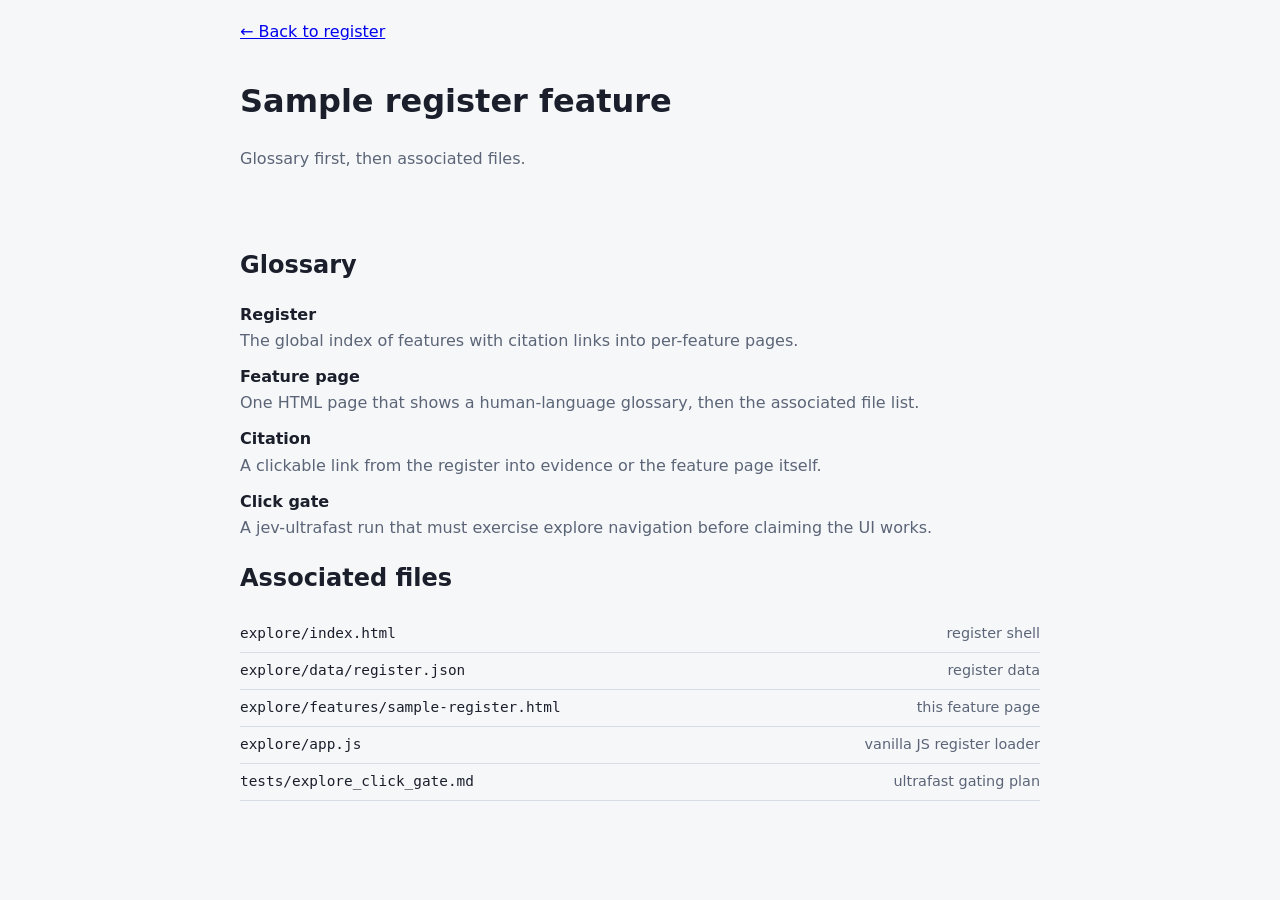
==== explore/features/sample-register.html @ 96801dbe "feat: initial DGM scaffold — explore hub, full CGM+PCM, ultrafast gate plan Stand up the public doc " ====
﻿<!DOCTYPE html>
<html lang="en">
<head>
  <meta charset="utf-8" />
  <meta name="viewport" content="width=device-width, initial-scale=1" />
  <title>Sample register feature — DGM</title>
  <link rel="stylesheet" href="../styles.css" />
</head>
<body>
  <header class="feature-header">
    <a class="back-link" href="../index.html" data-testid="back-to-register">← Back to register</a>
    <h1>Sample register feature</h1>
    <p class="lede">Glossary first, then associated files.</p>
  </header>
  <main>
    <section aria-labelledby="glossary-heading">
      <h2 id="glossary-heading">Glossary</h2>
      <dl class="glossary" id="glossary-root" data-testid="glossary-root"></dl>
    </section>
    <section aria-labelledby="files-heading">
      <h2 id="files-heading">Associated files</h2>
      <ul class="file-list" id="files-root" data-testid="files-root"></ul>
    </section>
  </main>
  <script src="../feature.js" defer></script>
  <script>window.DGM_FEATURE_DATA = "sample-register";</script>
</body>
</html>
---- explore/styles.css ----
﻿:root {
  --bg: #f6f7f9;
  --ink: #1a1f2b;
  --muted: #5b6577;
  --card: #ffffff;
  --accent: #2f6fed;
  --border: #d8dee8;
}
* { box-sizing: border-box; }
body {
  margin: 0;
  font-family: "Segoe UI", system-ui, sans-serif;
  color: var(--ink);
  background: var(--bg);
  line-height: 1.5;
}
.site-header, main, footer, .feature-header {
  max-width: 52rem;
  margin: 0 auto;
  padding: 1.25rem 1rem;
}
.eyebrow { text-transform: uppercase; letter-spacing: 0.06em; color: var(--muted); font-size: 0.75rem; }
.lede { color: var(--muted); }
.gate-note {
  background: #fff7e6;
  border: 1px solid #f0d9a8;
  padding: 0.75rem 1rem;
  border-radius: 8px;
}
.card {
  background: var(--card);
  border: 1px solid var(--border);
  border-radius: 10px;
  padding: 1rem 1.1rem;
  margin: 0.75rem 0;
}
.card h3 { margin: 0 0 0.35rem; }
.card a { color: var(--accent); }
.citations { margin: 0.5rem 0 0; padding-left: 1.1rem; }
.glossary dt { font-weight: 600; margin-top: 0.75rem; }
.glossary dd { margin: 0.15rem 0 0; color: var(--muted); }
.file-list { list-style: none; padding: 0; }
.file-list li {
  display: flex;
  gap: 0.75rem;
  justify-content: space-between;
  border-bottom: 1px solid var(--border);
  padding: 0.45rem 0;
  font-family: ui-monospace, Consolas, monospace;
  font-size: 0.9rem;
}
.file-list .role { color: var(--muted); font-family: "Segoe UI", system-ui, sans-serif; }
.back-link { display: inline-block; margin-bottom: 0.75rem; }
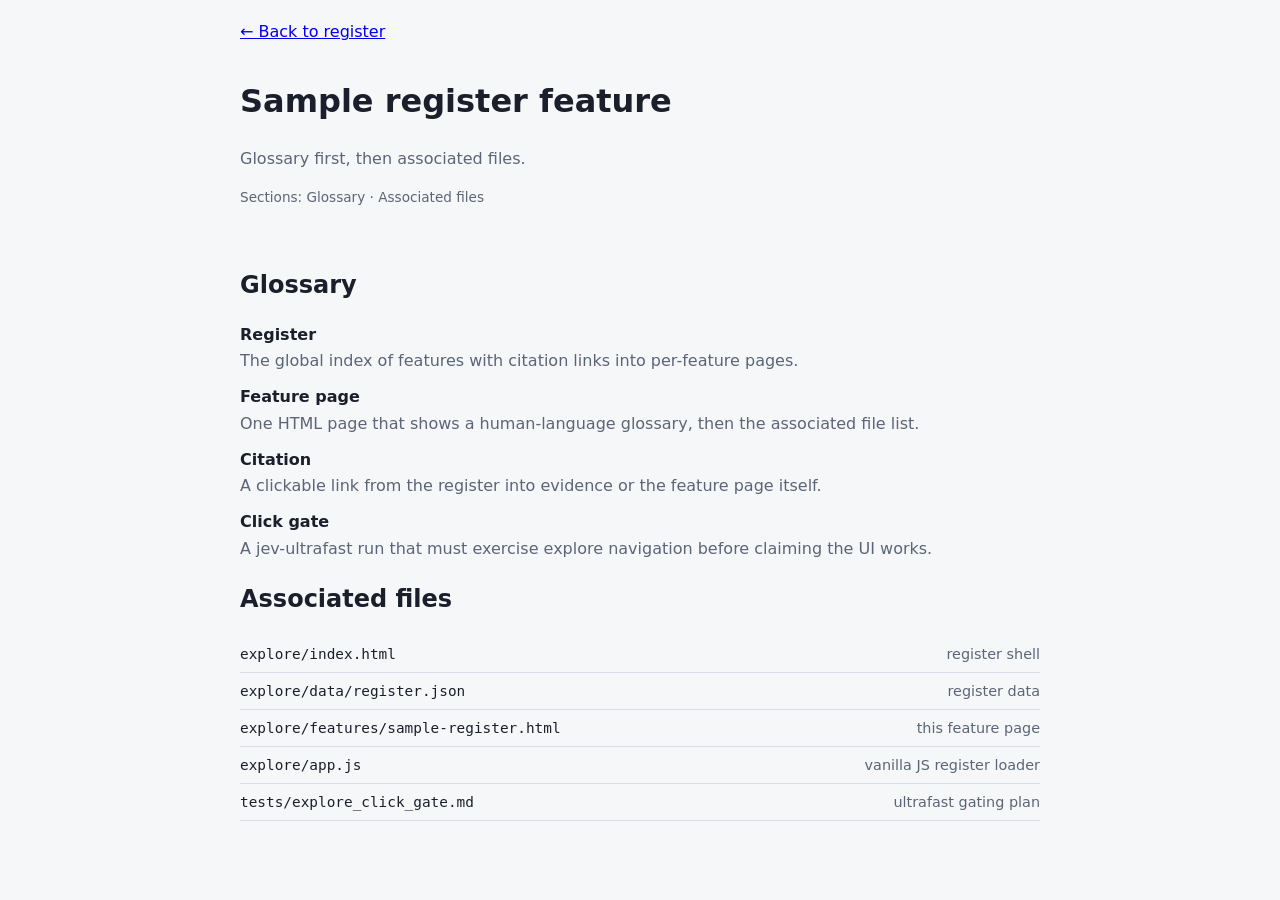
==== commit 655ed93f: "fix: sync feature JSON load so Associated files is observe-ready Ultrafast run4 saw glossary but mis" ====
--- a/explore/features/sample-register.html
+++ b/explore/features/sample-register.html
@@ -1,5 +1,5 @@
-﻿<!DOCTYPE html>
-<html lang="en">
+<!DOCTYPE html>
+<html lang="en" data-dgm-ready="false">
 <head>
   <meta charset="utf-8" />
   <meta name="viewport" content="width=device-width, initial-scale=1" />
@@ -11,18 +11,19 @@
     <a class="back-link" href="../index.html" data-testid="back-to-register">← Back to register</a>
     <h1>Sample register feature</h1>
     <p class="lede">Glossary first, then associated files.</p>
+    <p class="feature-sections" data-testid="feature-sections">Sections: Glossary · Associated files</p>
   </header>
   <main>
     <section aria-labelledby="glossary-heading">
       <h2 id="glossary-heading">Glossary</h2>
-      <dl class="glossary" id="glossary-root" data-testid="glossary-root"></dl>
+      <dl class="glossary" id="glossary-root" data-testid="glossary-root" data-loaded="false"></dl>
     </section>
     <section aria-labelledby="files-heading">
       <h2 id="files-heading">Associated files</h2>
-      <ul class="file-list" id="files-root" data-testid="files-root"></ul>
+      <ul class="file-list" id="files-root" data-testid="files-root" data-loaded="false"></ul>
     </section>
   </main>
-  <script src="../feature.js" defer></script>
   <script>window.DGM_FEATURE_DATA = "sample-register";</script>
+  <script src="../feature.js"></script>
 </body>
-</html>
+</html>
--- a/explore/styles.css
+++ b/explore/styles.css
@@ -1,4 +1,4 @@
-﻿:root {
+:root {
   --bg: #f6f7f9;
   --ink: #1a1f2b;
   --muted: #5b6577;
@@ -51,3 +51,6 @@
 }
 .file-list .role { color: var(--muted); font-family: "Segoe UI", system-ui, sans-serif; }
 .back-link { display: inline-block; margin-bottom: 0.75rem; }
+.feature-sections { color: var(--muted); font-size: 0.85rem; margin: 0.25rem 0 0; }
+html[data-dgm-ready="false"] .glossary,
+html[data-dgm-ready="false"] .file-list { min-height: 1.5rem; }
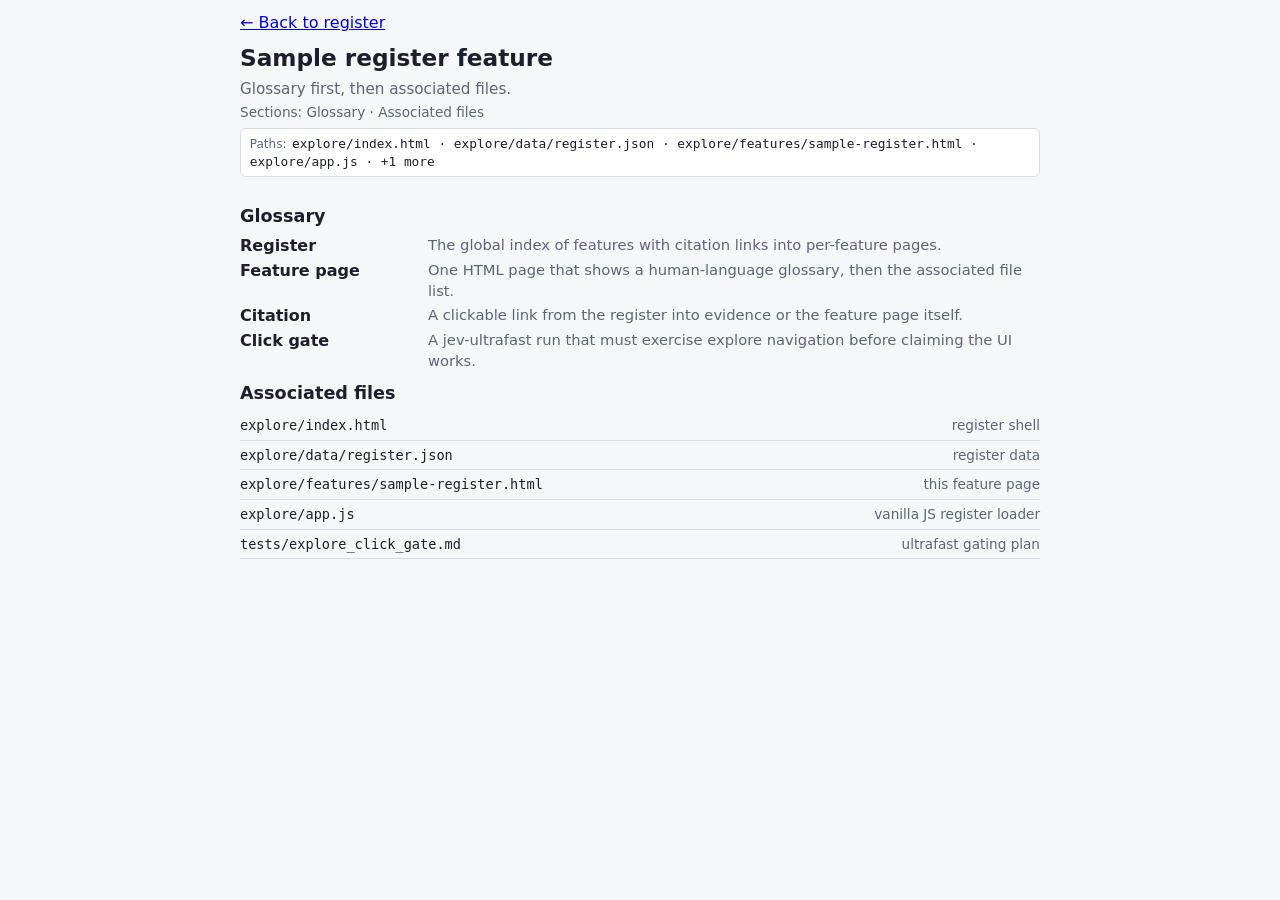
==== commit a73d7fb6: "fix: keep associated file paths in first Ultrafast viewport observe Ultrafast snapshot.js only joins" ====
--- a/explore/features/sample-register.html
+++ b/explore/features/sample-register.html
@@ -3,7 +3,7 @@
 <head>
   <meta charset="utf-8" />
   <meta name="viewport" content="width=device-width, initial-scale=1" />
-  <title>Sample register feature — DGM</title>
+  <title>Sample register feature – DGM</title>
   <link rel="stylesheet" href="../styles.css" />
 </head>
 <body>
@@ -12,15 +12,31 @@
     <h1>Sample register feature</h1>
     <p class="lede">Glossary first, then associated files.</p>
     <p class="feature-sections" data-testid="feature-sections">Sections: Glossary · Associated files</p>
+    <p class="feature-file-strip" id="file-path-strip" data-testid="feature-file-strip"><span class="strip-label">Paths:</span> <code>explore/index.html</code> · <code>explore/data/register.json</code> · <code>explore/features/sample-register.html</code> · <code>explore/app.js</code> · +1 more</p>
   </header>
   <main>
     <section aria-labelledby="glossary-heading">
       <h2 id="glossary-heading">Glossary</h2>
-      <dl class="glossary" id="glossary-root" data-testid="glossary-root" data-loaded="false"></dl>
+      <dl class="glossary" id="glossary-root" data-testid="glossary-root" data-loaded="static">
+  <dt>Register</dt>
+  <dd>The global index of features with citation links into per-feature pages.</dd>
+  <dt>Feature page</dt>
+  <dd>One HTML page that shows a human-language glossary, then the associated file list.</dd>
+  <dt>Citation</dt>
+  <dd>A clickable link from the register into evidence or the feature page itself.</dd>
+  <dt>Click gate</dt>
+  <dd>A jev-ultrafast run that must exercise explore navigation before claiming the UI works.</dd>
+      </dl>
     </section>
     <section aria-labelledby="files-heading">
       <h2 id="files-heading">Associated files</h2>
-      <ul class="file-list" id="files-root" data-testid="files-root" data-loaded="false"></ul>
+      <ul class="file-list" id="files-root" data-testid="files-root" data-loaded="static">
+  <li><span>explore/index.html</span><span class="role">register shell</span></li>
+  <li><span>explore/data/register.json</span><span class="role">register data</span></li>
+  <li><span>explore/features/sample-register.html</span><span class="role">this feature page</span></li>
+  <li><span>explore/app.js</span><span class="role">vanilla JS register loader</span></li>
+  <li><span>tests/explore_click_gate.md</span><span class="role">ultrafast gating plan</span></li>
+      </ul>
     </section>
   </main>
   <script>window.DGM_FEATURE_DATA = "sample-register";</script>
--- a/explore/styles.css
+++ b/explore/styles.css
@@ -12,15 +12,17 @@
   font-family: "Segoe UI", system-ui, sans-serif;
   color: var(--ink);
   background: var(--bg);
-  line-height: 1.5;
+  line-height: 1.4;
 }
 .site-header, main, footer, .feature-header {
   max-width: 52rem;
   margin: 0 auto;
-  padding: 1.25rem 1rem;
+  padding: 0.75rem 1rem;
 }
+.feature-header { padding-bottom: 0.35rem; }
+.feature-header h1 { margin: 0.15rem 0 0.25rem; font-size: 1.45rem; }
 .eyebrow { text-transform: uppercase; letter-spacing: 0.06em; color: var(--muted); font-size: 0.75rem; }
-.lede { color: var(--muted); }
+.lede { color: var(--muted); margin: 0.2rem 0; font-size: 0.95rem; }
 .gate-note {
   background: #fff7e6;
   border: 1px solid #f0d9a8;
@@ -37,20 +39,49 @@
 .card h3 { margin: 0 0 0.35rem; }
 .card a { color: var(--accent); }
 .citations { margin: 0.5rem 0 0; padding-left: 1.1rem; }
-.glossary dt { font-weight: 600; margin-top: 0.75rem; }
-.glossary dd { margin: 0.15rem 0 0; color: var(--muted); }
-.file-list { list-style: none; padding: 0; }
+main h2 { margin: 0.6rem 0 0.35rem; font-size: 1.1rem; }
+.glossary {
+  display: grid;
+  grid-template-columns: minmax(7rem, 11rem) 1fr;
+  gap: 0.2rem 0.75rem;
+  margin: 0;
+}
+.glossary dt { font-weight: 600; margin: 0; }
+.glossary dd { margin: 0; color: var(--muted); font-size: 0.92rem; }
+.file-list { list-style: none; padding: 0; margin: 0; }
 .file-list li {
   display: flex;
   gap: 0.75rem;
   justify-content: space-between;
   border-bottom: 1px solid var(--border);
-  padding: 0.45rem 0;
+  padding: 0.3rem 0;
   font-family: ui-monospace, Consolas, monospace;
-  font-size: 0.9rem;
+  font-size: 0.85rem;
 }
 .file-list .role { color: var(--muted); font-family: "Segoe UI", system-ui, sans-serif; }
-.back-link { display: inline-block; margin-bottom: 0.75rem; }
-.feature-sections { color: var(--muted); font-size: 0.85rem; margin: 0.25rem 0 0; }
+.back-link { display: inline-block; margin-bottom: 0.35rem; }
+.feature-sections { color: var(--muted); font-size: 0.85rem; margin: 0.15rem 0 0; }
+.feature-file-strip {
+  margin: 0.35rem 0 0;
+  padding: 0.4rem 0.55rem;
+  border: 1px solid var(--border);
+  border-radius: 6px;
+  background: var(--card);
+  font-family: ui-monospace, Consolas, monospace;
+  font-size: 0.8rem;
+  line-height: 1.35;
+  color: var(--ink);
+}
+.feature-file-strip .strip-label {
+  font-family: "Segoe UI", system-ui, sans-serif;
+  color: var(--muted);
+  font-size: 0.75rem;
+  margin-right: 0.35rem;
+}
+.feature-file-strip code {
+  font-family: inherit;
+  background: transparent;
+  padding: 0;
+}
 html[data-dgm-ready="false"] .glossary,
-html[data-dgm-ready="false"] .file-list { min-height: 1.5rem; }
+html[data-dgm-ready="false"] .file-list { min-height: 1.5rem; }
